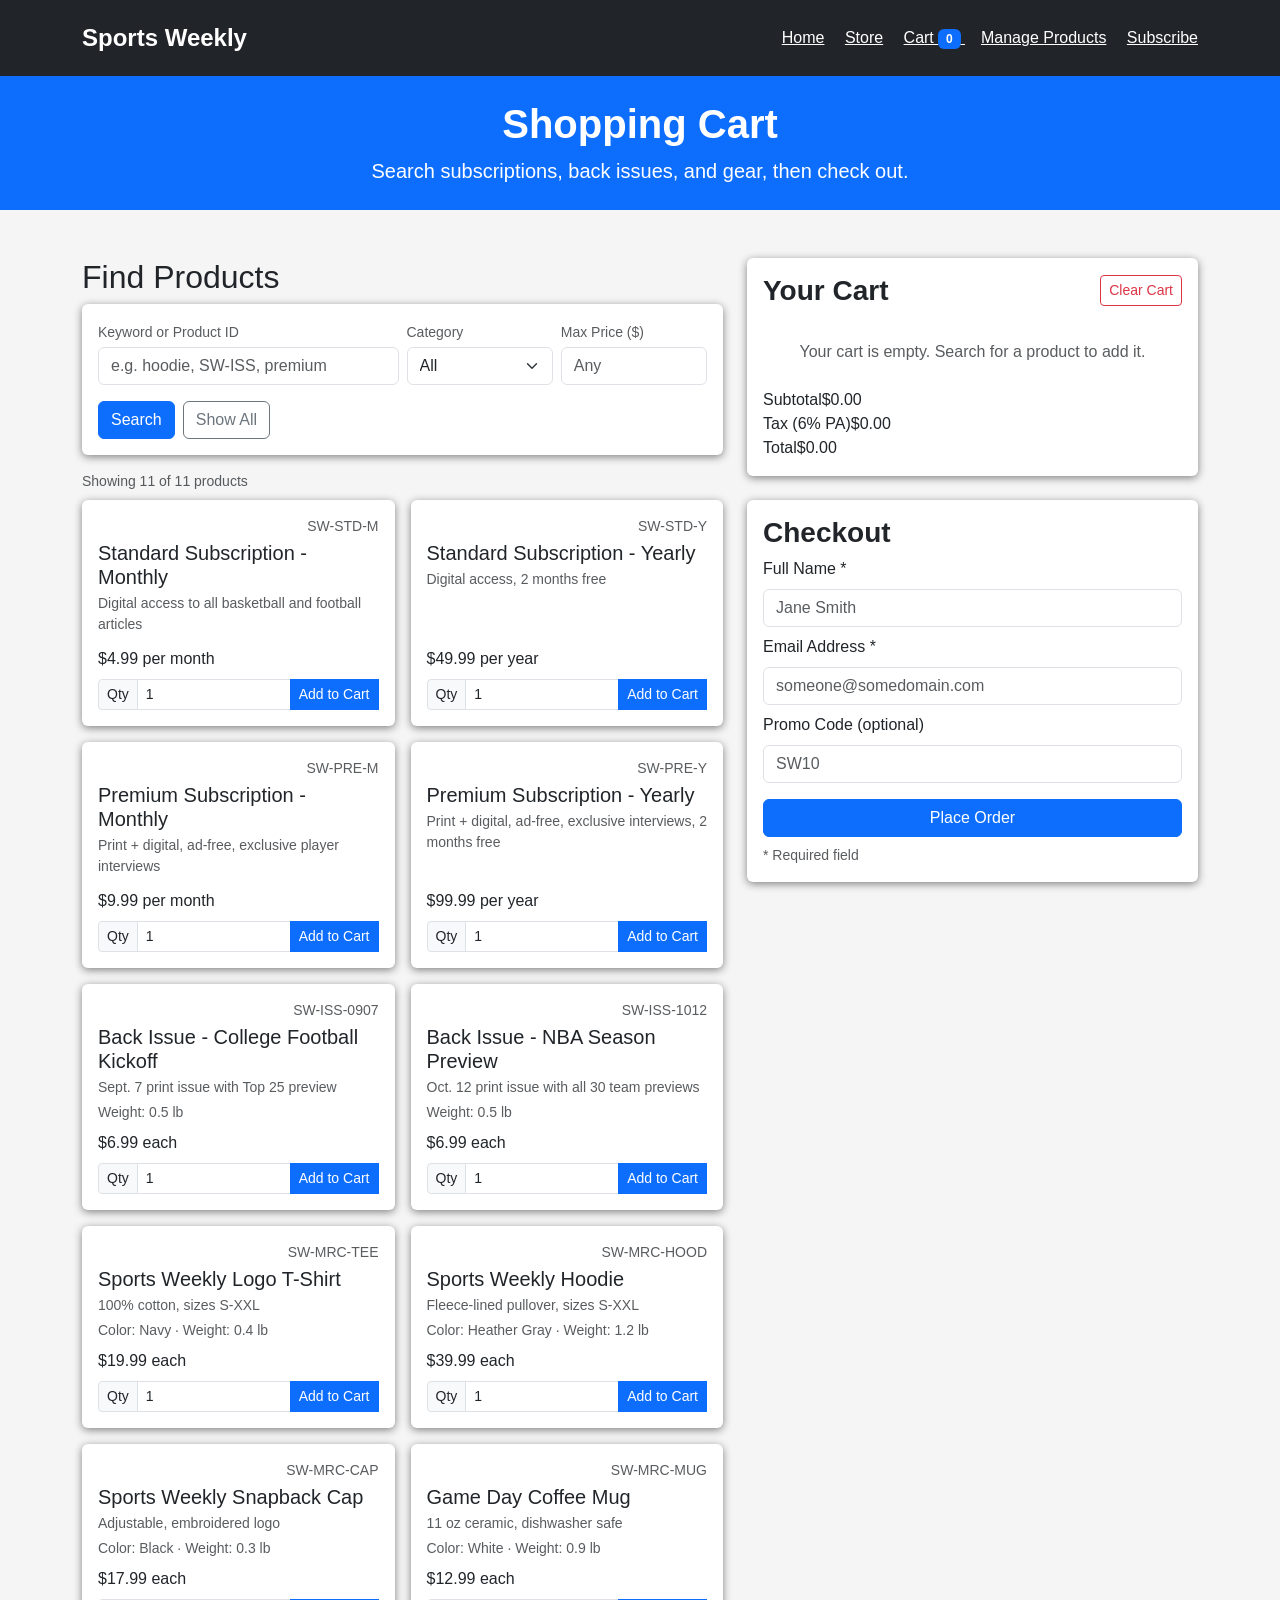
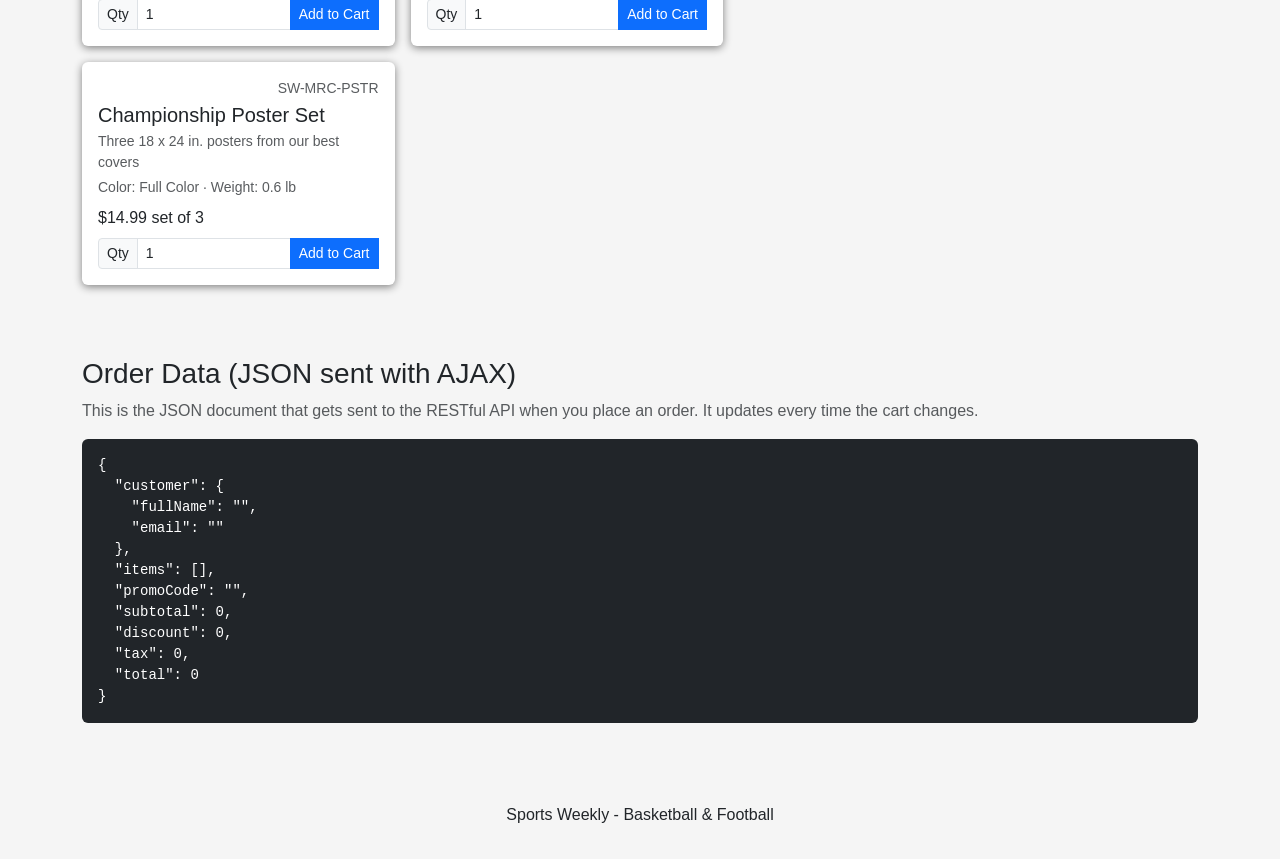
==== cart.html @ faf582ad "Add files via upload" ====
<!DOCTYPE html>
<html lang="en">

<head>
    <meta charset="UTF-8">
    <meta name="viewport" content="width=device-width, initial-scale=1.0">

    <title>Shopping Cart - Sports Weekly</title>

    <link href="https://cdn.jsdelivr.net/npm/bootstrap@5.3.3/dist/css/bootstrap.min.css" rel="stylesheet">

    <link rel="stylesheet" href="style.css">
</head>

<body>


    <nav class="navbar navbar-dark bg-dark">
        <div class="container">
            <a class="navbar-brand" href="index.html">Sports Weekly</a>

            <div class="nav-links">
                <a class="text-white me-3" href="index.html">Home</a>
                <a class="text-white me-3" href="store.html">Store</a>
                <a class="text-white me-3 active-link" href="cart.html">
                    Cart <span id="cartCount" class="badge bg-primary">0</span>
                </a>
                <a class="text-white me-3" href="products.html">Manage Products</a>
                <a class="text-white" href="signup.html">Subscribe</a>
            </div>
        </div>
    </nav>


    <div class="store-banner text-white text-center py-4">
        <div class="container">
            <h1>Shopping Cart</h1>
            <p class="lead mb-0">Search subscriptions, back issues, and gear, then check out.</p>
        </div>
    </div>


    <div class="container py-5">

        <div id="loadError" class="alert alert-danger d-none" role="alert"></div>

        <div class="row">

            <div class="col-lg-7 mb-4">

                <h2 class="section-title">Find Products</h2>

                <form id="searchForm" class="card form-card p-3 mb-3" novalidate>
                    <div class="row g-2">
                        <div class="col-md-6">
                            <label for="searchText" class="form-label small text-muted mb-1">Keyword or Product ID</label>
                            <input type="text" class="form-control" id="searchText" placeholder="e.g. hoodie, SW-ISS, premium">
                            <div class="invalid-feedback" id="searchTextError"></div>
                        </div>
                        <div class="col-md-3 col-6">
                            <label for="searchCategory" class="form-label small text-muted mb-1">Category</label>
                            <select class="form-select" id="searchCategory">
                                <option value="All">All</option>
                                <option value="Subscription">Subscription</option>
                                <option value="Back Issue">Back Issue</option>
                                <option value="Merchandise">Merchandise</option>
                            </select>
                        </div>
                        <div class="col-md-3 col-6">
                            <label for="maxPrice" class="form-label small text-muted mb-1">Max Price ($)</label>
                            <input type="text" class="form-control" id="maxPrice" placeholder="Any">
                            <div class="invalid-feedback" id="maxPriceError"></div>
                        </div>
                    </div>

                    <div class="d-flex gap-2 mt-3">
                        <button type="submit" class="btn btn-primary">Search</button>
                        <button type="button" id="showAllBtn" class="btn btn-outline-secondary">Show All</button>
                    </div>
                </form>

                <p id="resultCount" class="text-muted small mb-2"></p>

                <div id="productResults" class="row g-3"></div>

            </div>



            <div class="col-lg-5">

                <div class="cart-panel">

                    <div class="card form-card p-3 mb-4">

                        <div class="d-flex justify-content-between align-items-center mb-2">
                            <h3 class="mb-0">Your Cart</h3>
                            <button id="clearCartBtn" class="btn btn-sm btn-outline-danger">Clear Cart</button>
                        </div>

                        <div id="cartMessage" class="alert d-none py-2 small" role="alert"></div>

                        <p id="emptyCart" class="text-muted text-center my-4">Your cart is empty. Search for a product to add it.</p>

                        <div class="table-responsive">
                            <table class="table table-sm align-middle mb-2" id="cartTable">
                                <thead>
                                    <tr>
                                        <th>Item</th>
                                        <th class="qty-col">Qty</th>
                                        <th class="text-end">Total</th>
                                        <th></th>
                                    </tr>
                                </thead>
                                <tbody id="cartTableBody"></tbody>
                            </table>
                        </div>

                        <!-- Totals -->
                        <ul class="list-unstyled cart-totals mb-0">
                            <li><span>Subtotal</span><span id="subtotal">$0.00</span></li>
                            <li id="discountRow" class="text-success d-none"><span>Promo (10% off)</span><span id="discount">-$0.00</span></li>
                            <li><span>Tax (6% PA)</span><span id="tax">$0.00</span></li>
                            <li class="cart-total"><span>Total</span><span id="total">$0.00</span></li>
                        </ul>

                    </div>


                    <div class="card form-card p-3">

                        <h3>Checkout</h3>

                        <div id="checkoutMessage" class="alert d-none" role="alert"></div>

                        <form id="checkoutForm" novalidate>

                            <div class="mb-2">
                                <label for="custName" class="form-label">Full Name *</label>
                                <input type="text" class="form-control" id="custName" placeholder="Jane Smith">
                                <div class="invalid-feedback" id="custNameError"></div>
                            </div>

                            <div class="mb-2">
                                <label for="custEmail" class="form-label">Email Address *</label>
                                <input type="text" class="form-control" id="custEmail" placeholder="someone@somedomain.com">
                                <div class="invalid-feedback" id="custEmailError"></div>
                            </div>

                            <div class="mb-3">
                                <label for="promoCode" class="form-label">Promo Code (optional)</label>
                                <input type="text" class="form-control" id="promoCode" placeholder="SW10">
                                <div class="invalid-feedback" id="promoCodeError"></div>
                            </div>

                            <button type="submit" id="placeOrderBtn" class="btn btn-primary w-100">
                                Place Order
                            </button>

                            <p class="text-muted small mt-2 mb-0">* Required field</p>

                        </form>

                    </div>

                </div>

            </div>

        </div>

        <div class="mt-5">
            <h3>Order Data (JSON sent with AJAX)</h3>
            <p class="text-muted">
                This is the JSON document that gets sent to the RESTful API when you place an order.
                It updates every time the cart changes.
            </p>
            <pre id="orderJson" class="bg-dark text-white p-3 rounded json-box"></pre>
        </div>

    </div>



    <footer class="text-center p-3">
        <p>Sports Weekly - Basketball & Football</p>
    </footer>


    <script src="https://code.jquery.com/jquery-3.7.1.min.js"></script>

    <script src="cart.js"></script>

</body>

</html>
---- style.css ----
body {
    font-family: Arial, sans-serif;
    background-color: #f5f5f5;
}

.navbar {
    padding: 15px;
}

.navbar-brand {
    font-size: 24px;
    font-weight: bold;
}

.container h1 {
    font-size: 40px;
    font-weight: bold;
}

.card {
    height: 100%;
    border: none;
    box-shadow: 0 2px 8px gray;
    transition: transform 0.2s;
}

.card h3 {
    font-weight: bold;
}

.card:hover {
    transform: translateY(-3px);
}

.signup-card:hover,
.form-card:hover {
    transform: none;
}

.form-card {
    height: auto;
}

.store-banner {
    background-color: #0d6efd;
}

.store-banner h1 {
    color: white;
}


.plan-card .price {
    font-size: 36px;
    font-weight: bold;
    margin-bottom: 0;
}

.plan-card .price span {
    font-size: 16px;
    font-weight: normal;
    color: gray;
}

.plan-features {
    padding-left: 20px;
    margin-bottom: 24px;
}

.plan-features li {
    margin-bottom: 6px;
}

.premium-plan {
    border: 2px solid #0d6efd;
}
#jsonOutput {
    max-height: 300px;
    overflow: auto;
    font-size: 14px;
}

footer {
    background-color: #f5f5f5;
}
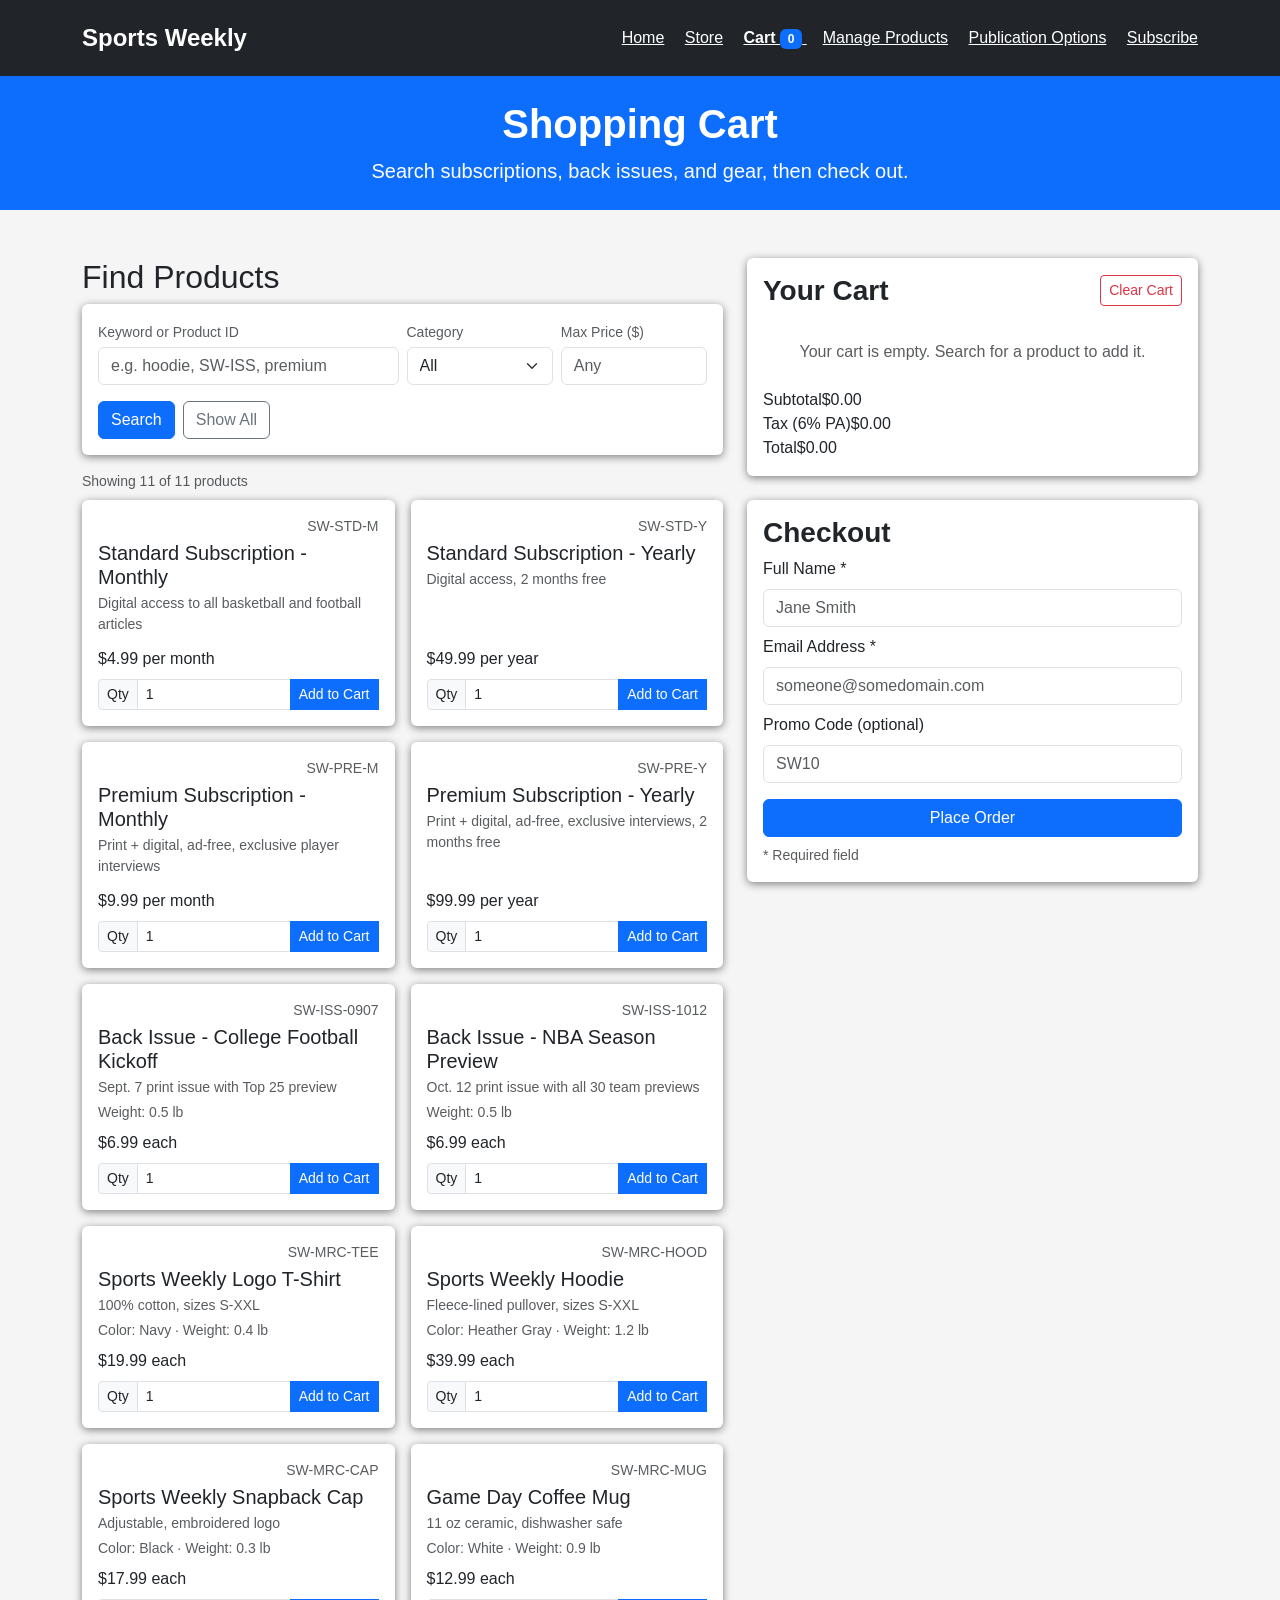
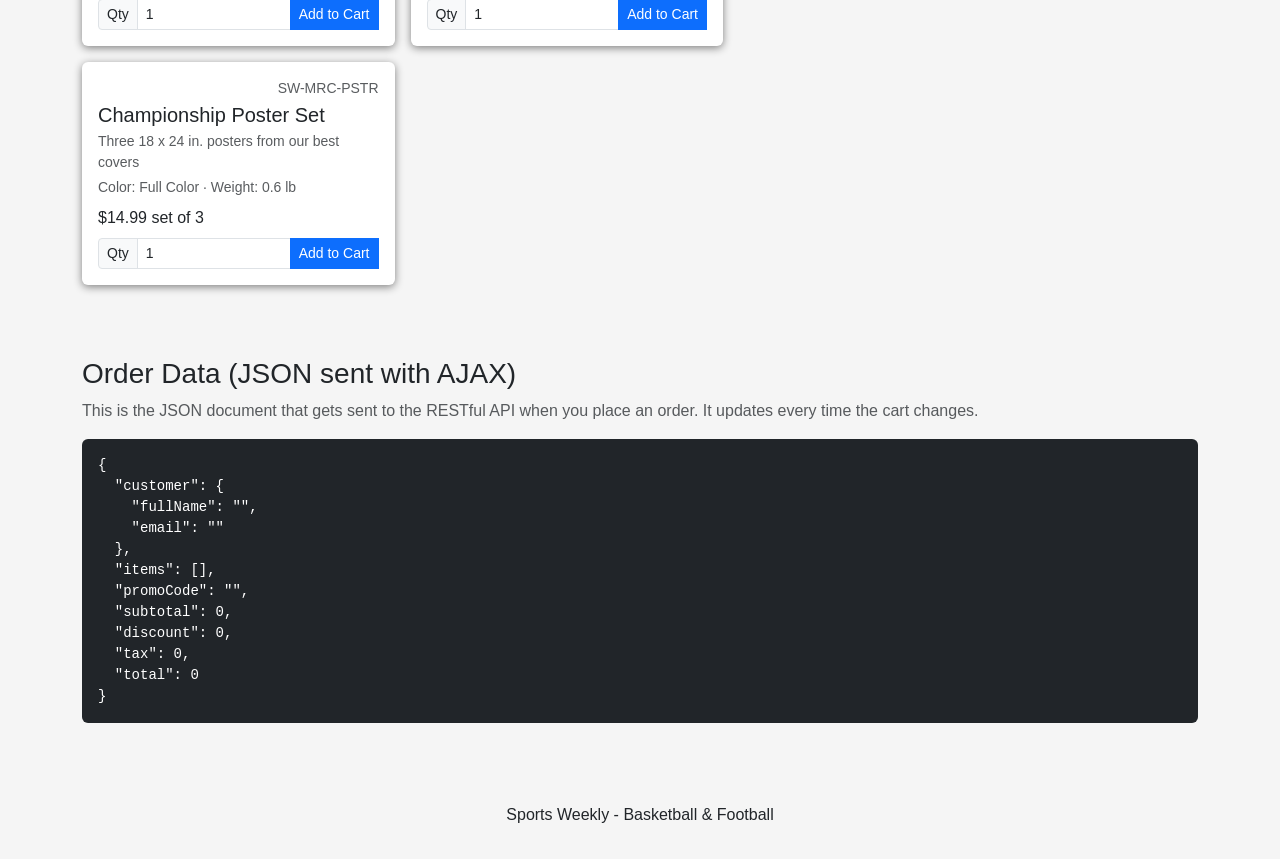
==== commit 0df72960: "Add files via upload" ====
--- a/cart.html
+++ b/cart.html
@@ -26,6 +26,7 @@
                     Cart <span id="cartCount" class="badge bg-primary">0</span>
                 </a>
                 <a class="text-white me-3" href="products.html">Manage Products</a>
+                <a class="text-white me-3" href="options.html">Publication Options</a>
                 <a class="text-white" href="signup.html">Subscribe</a>
             </div>
         </div>
--- a/style.css
+++ b/style.css
@@ -83,3 +83,14 @@
 footer {
     background-color: #f5f5f5;
 }
+
+.json-box {
+    max-height: 300px;
+    overflow: auto;
+    font-size: 14px;
+}
+
+.active-link {
+    font-weight: bold;
+    text-decoration: underline;
+}
